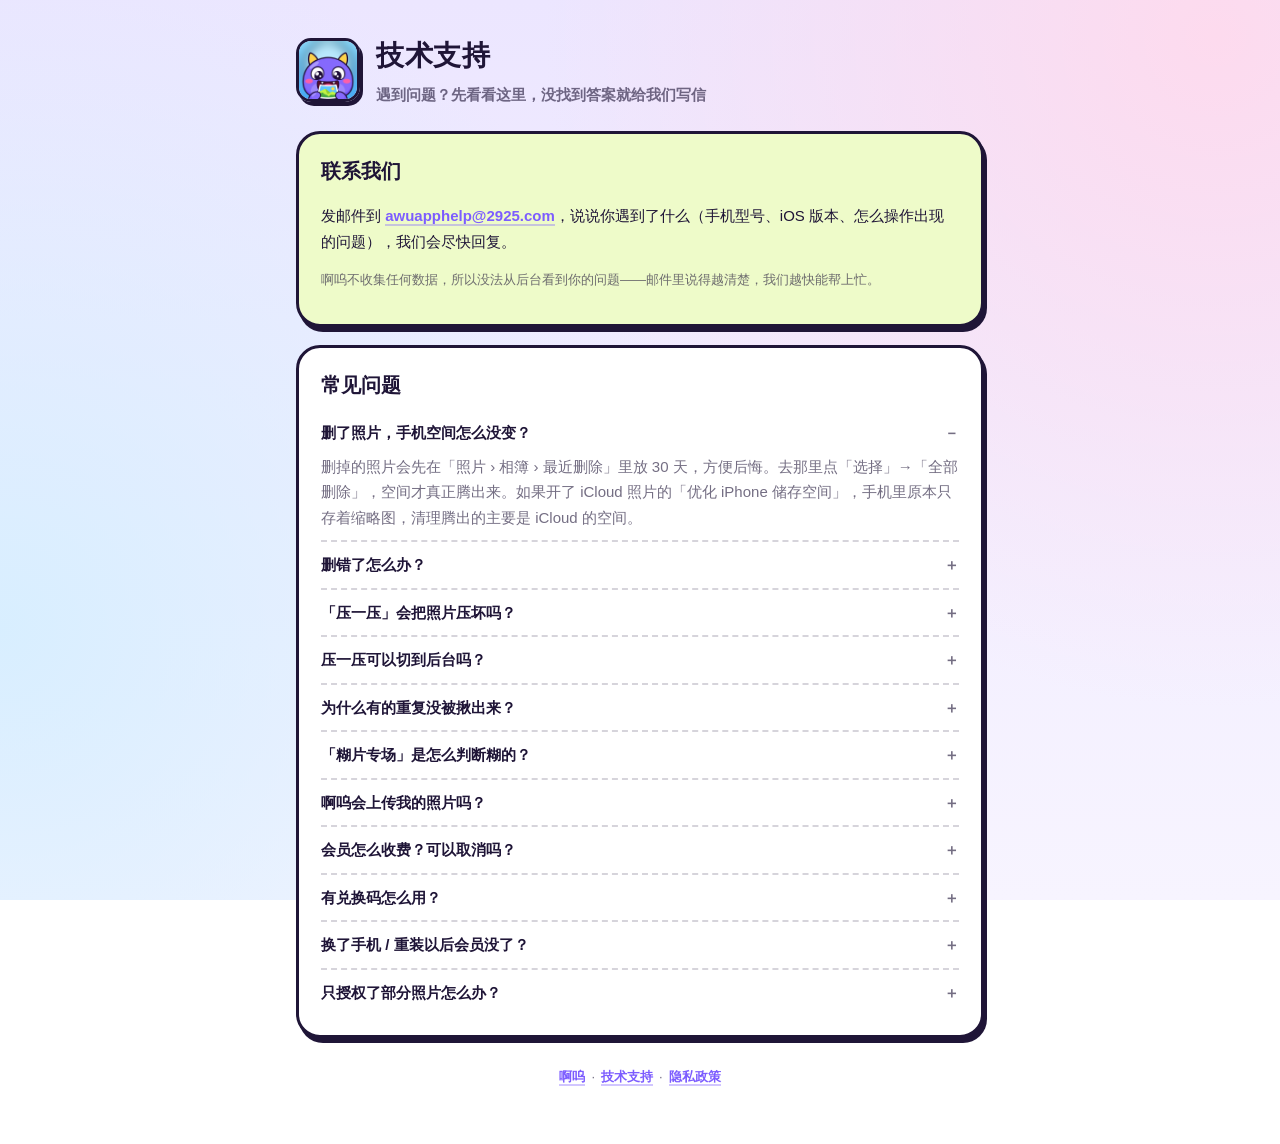
==== support.html @ a55baf9c "啊呜相册清理：官网、技术支持、隐私政策 Co-Authored-By: Claude Opus 5.5 <noreply@anthropic.com>" ====
<!doctype html>
<html lang="zh-CN">
<head>
<meta charset="utf-8">
<meta name="viewport" content="width=device-width, initial-scale=1">
<title>啊呜 · 技术支持</title>
<meta name="description" content="啊呜（相册清理 App）的常见问题和联系方式。">
<link rel="icon" href="assets/icon.png">
<link rel="stylesheet" href="style.css">
</head>
<body>
<main>
  <header class="hero">
    <img class="icon" src="assets/icon.png" alt="啊呜的图标">
    <div>
      <h1>技术支持</h1>
      <p>遇到问题？先看看这里，没找到答案就给我们写信</p>
    </div>
  </header>

  <div class="card tint-lime">
    <h2>联系我们</h2>
    <p>发邮件到 <a href="mailto:awuapphelp@2925.com?subject=%E5%95%8A%E5%91%9C%E5%8F%8D%E9%A6%88">awuapphelp@2925.com</a>，说说你遇到了什么（手机型号、iOS 版本、怎么操作出现的问题），我们会尽快回复。</p>
    <p class="muted small">啊呜不收集任何数据，所以没法从后台看到你的问题——邮件里说得越清楚，我们越快能帮上忙。</p>
  </div>

  <div class="card">
    <h2>常见问题</h2>
    <details open>
      <summary>删了照片，手机空间怎么没变？</summary>
      <p>删掉的照片会先在「照片 › 相簿 › 最近删除」里放 30 天，方便后悔。去那里点「选择」→「全部删除」，空间才真正腾出来。如果开了 iCloud 照片的「优化 iPhone 储存空间」，手机里原本只存着缩略图，清理腾出的主要是 iCloud 的空间。</p>
    </details>
    <details>
      <summary>删错了怎么办？</summary>
      <p>去「照片 › 相簿 › 最近删除」，30 天内都能恢复。啊呜每次删除前都会先让系统弹框确认。</p>
    </details>
    <details>
      <summary>「压一压」会把照片压坏吗？</summary>
      <p>视频转成更省地方的 HEVC，照片和截图转成 HEIC，在手机上看几乎没差别；压之前点缩略图能先看压缩前后对比。拍摄时间、地点、所在相簿都会照搬，实况照片压完还是实况。原件会放进「最近删除」，30 天内能找回。收藏的、编辑过的、人像、RAW、慢动作不会碰。</p>
    </details>
    <details>
      <summary>压一压可以切到后台吗？</summary>
      <p>可以。iOS 26 及以上切到别的 App 也会一直压，灵动岛和锁屏上能看到进度；更早的系统会先停下，回到啊呜接着压。压完要回到啊呜点一下「换成压缩版」，系统会弹框确认。</p>
    </details>
    <details>
      <summary>为什么有的重复没被揪出来？</summary>
      <p>啊呜宁可漏掉，也不乱删：只有和留下的那张“直接”很像的才会默认勾选。想多找一些，可以在「揪出重复」里把灵敏度调成「宽松」。点过「移除」的组不会再出现，可以在「设置」里「全部恢复」。</p>
    </details>
    <details>
      <summary>「糊片专场」是怎么判断糊的？</summary>
      <p>啊呜会看照片里最清楚的那一块：主体清楚、背景虚化的不算糊；整张都糊（手抖、没对上焦）才会被挑出来。截图和收藏的照片不会出现。</p>
    </details>
    <details>
      <summary>啊呜会上传我的照片吗？</summary>
      <p>不会。所有分析都在你的手机上完成，啊呜不联网，也不收集任何数据。详见 <a href="privacy.html">隐私政策</a>。</p>
    </details>
    <details>
      <summary>会员怎么收费？可以取消吗？</summary>
      <p>每个新用户免费送“吃掉 100 张、压一压 3 个”，用完再决定要不要开会员。终身会员一次付费、永久使用；年度会员到期自动续费，可以随时在「设置 › Apple 账户 › 订阅」里取消，当期结束前 24 小时内没取消会自动续订。</p>
    </details>
    <details>
      <summary>有兑换码怎么用？</summary>
      <p>打开啊呜，在「设置」的会员卡片或会员页点「兑换码」，输进去就行，兑换成功马上生效。也可以在 App Store 里点右上角的头像 ›「兑换充值卡或代码」。兑换码有有效期，过期就用不了了。</p>
    </details>
    <details>
      <summary>换了手机 / 重装以后会员没了？</summary>
      <p>打开啊呜的会员页或「设置」，点「恢复购买」，用买会员的那个 Apple 账户登录就能恢复。</p>
    </details>
    <details>
      <summary>只授权了部分照片怎么办？</summary>
      <p>啊呜只能看到你授权的那些照片。首页会提示，点「选更多」就能在系统里增加照片；也可以去「设置 › 啊呜 › 照片」改成「完全访问」。</p>
    </details>
  </div>

  <footer>
    <a href="index.html">啊呜</a>·<a href="support.html">技术支持</a>·<a href="privacy.html">隐私政策</a>
  </footer>
</main>
</body>
</html>
---- style.css ----
/* 啊呜的网页：和 App 一样的薰衣草底、粗描边卡片、硬投影。只用系统字体，不引用外部资源（国内也打得开） */
:root {
  --ink: #1F1537;
  --grape: #7C5CFF;
  --sunny: #FFD54A;
  --bubblegum: #FF5E9C;
  --lime: #C6F24E;
  --sky: #5CC8FF;
  --paper: #F7F4FF;
  --paper-top: #ECE6FF;
  --muted: rgba(31, 21, 55, 0.62);
}

* { box-sizing: border-box; }

html { -webkit-text-size-adjust: 100%; }

body {
  margin: 0;
  color: var(--ink);
  font-family: -apple-system, BlinkMacSystemFont, "PingFang SC", "Hiragino Sans GB", "Microsoft YaHei", "Noto Sans SC", sans-serif;
  line-height: 1.7;
  background:
    radial-gradient(circle at 95% 4%, rgba(255, 217, 236, 0.9), transparent 45%),
    radial-gradient(circle at 0% 70%, rgba(211, 238, 255, 0.85), transparent 50%),
    linear-gradient(180deg, var(--paper-top), var(--paper));
  background-attachment: fixed;
  min-height: 100vh;
}

main { max-width: 720px; margin: 0 auto; padding: 32px 16px 56px; }

header.hero { display: flex; align-items: center; gap: 16px; margin-bottom: 24px; }
header.hero img.icon { width: 64px; height: 64px; border-radius: 15px; border: 3px solid var(--ink); box-shadow: 3px 4px 0 var(--ink); }
header.hero h1 { margin: 0; font-size: 28px; font-weight: 900; letter-spacing: 0.5px; }
header.hero p { margin: 2px 0 0; color: var(--muted); font-weight: 600; }

.mascot { display: block; width: 168px; margin: 8px auto 4px; }

.card {
  background: #fff;
  border: 3px solid var(--ink);
  border-radius: 24px;
  box-shadow: 3px 5px 0 var(--ink);
  padding: 20px 22px;
  margin: 18px 0;
}

.card.tint-sunny { background: #FFF3C4; }
.card.tint-lime { background: #EEFBC9; }

h2 { font-size: 20px; font-weight: 900; margin: 0 0 8px; }
h3 { font-size: 16px; font-weight: 800; margin: 16px 0 4px; }
p, li { font-size: 15px; }
ul { padding-left: 1.2em; margin: 6px 0; }
li { margin: 4px 0; }
.muted { color: var(--muted); }
.small { font-size: 13px; }

.highlight {
  background: linear-gradient(transparent 58%, var(--sunny) 58%);
  padding: 0 2px;
}

a { color: var(--grape); font-weight: 700; text-decoration: none; border-bottom: 2px solid rgba(124, 92, 255, 0.35); }
a:hover { border-bottom-color: var(--grape); }

.button {
  display: inline-block;
  background: var(--sunny);
  color: var(--ink);
  border: 3px solid var(--ink);
  border-radius: 16px;
  box-shadow: 0 4px 0 var(--ink);
  padding: 10px 18px;
  font-weight: 900;
  margin: 6px 8px 6px 0;
}
.button:active { transform: translateY(3px); box-shadow: 0 1px 0 var(--ink); }
.button.white { background: #fff; }

details { border-top: 2px dashed rgba(31, 21, 55, 0.18); padding: 10px 0; }
details:first-of-type { border-top: none; }
summary { cursor: pointer; font-weight: 800; font-size: 15px; list-style: none; }
summary::-webkit-details-marker { display: none; }
summary::after { content: "＋"; float: right; color: var(--muted); }
details[open] summary::after { content: "－"; }
details p { margin: 8px 0 0; color: var(--muted); }

.chips { display: flex; flex-wrap: wrap; gap: 8px; margin: 10px 0 0; }
.chip { border: 2px solid var(--ink); border-radius: 999px; padding: 2px 12px; font-weight: 800; font-size: 13px; background: #fff; }
.chip.lime { background: var(--lime); }
.chip.sky { background: var(--sky); }
.chip.pink { background: var(--bubblegum); }

footer { text-align: center; color: var(--muted); font-size: 13px; margin-top: 28px; }
footer a { margin: 0 6px; }
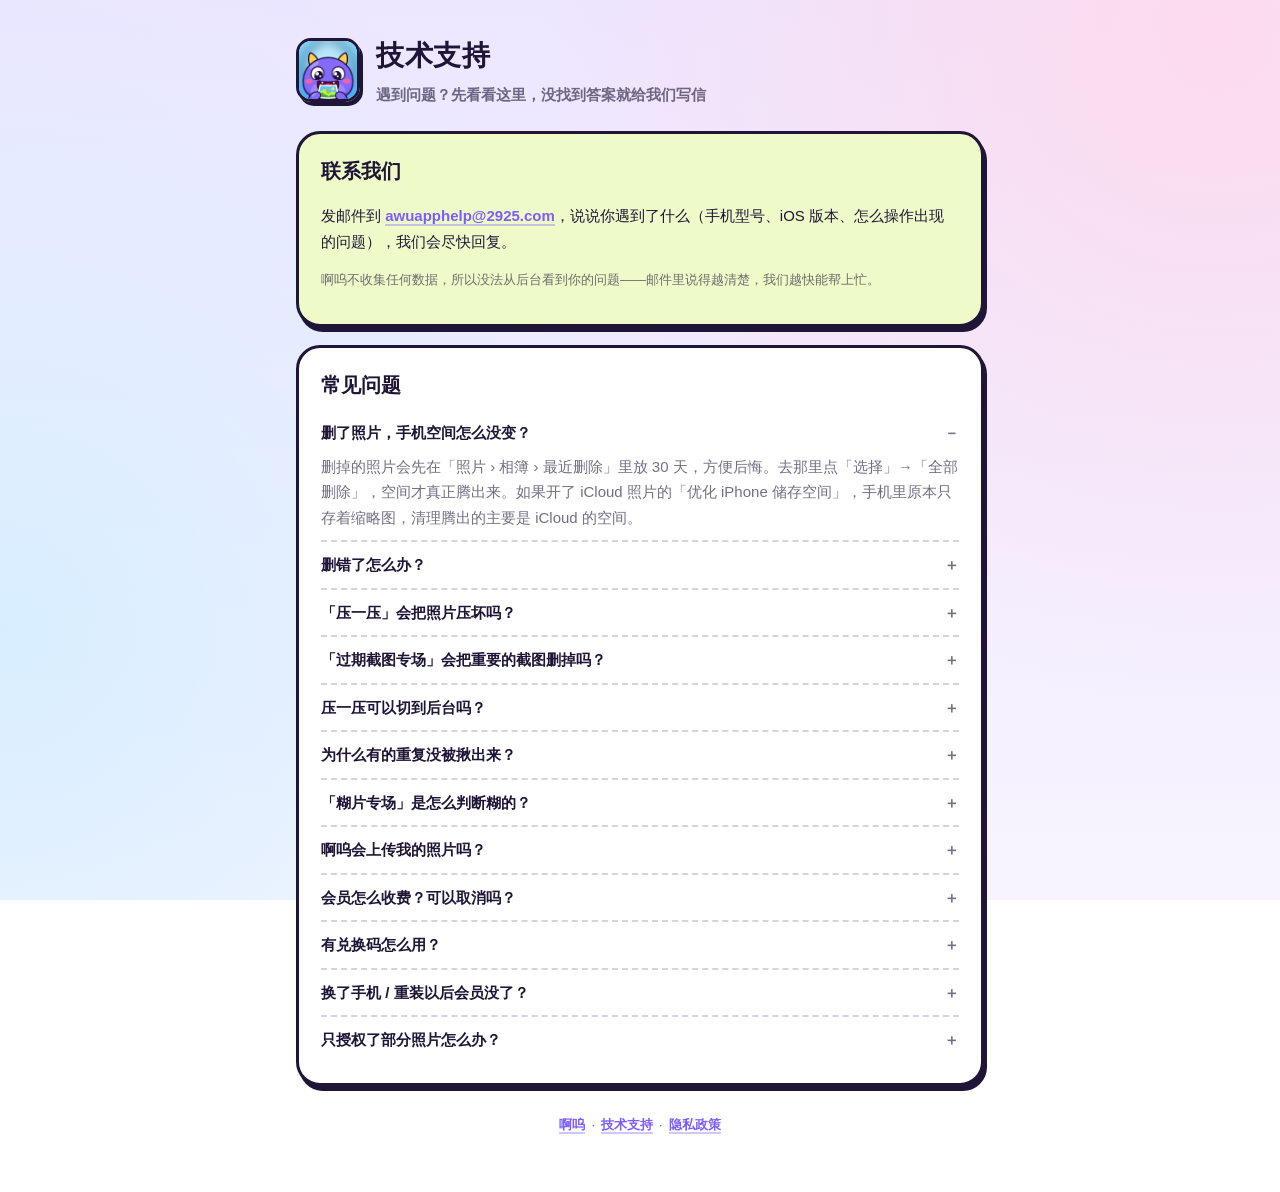
==== commit c34ef2a4: "隐私政策和客服页：加上过期截图专场、压一压保留的信息 Co-Authored-By: Claude Opus 5.5 <noreply@anthropic.com>" ====
--- a/support.html
+++ b/support.html
@@ -36,7 +36,11 @@
     </details>
     <details>
       <summary>「压一压」会把照片压坏吗？</summary>
-      <p>视频转成更省地方的 HEVC，照片和截图转成 HEIC，在手机上看几乎没差别；压之前点缩略图能先看压缩前后对比。拍摄时间、地点、所在相簿都会照搬，实况照片压完还是实况。原件会放进「最近删除」，30 天内能找回。收藏的、编辑过的、人像、RAW、慢动作不会碰。</p>
+      <p>视频转成更省地方的 HEVC，照片和截图转成 HEIC，在手机上看几乎没差别；压之前点缩略图能先看压缩前后对比。拍摄时间、地点、相机参数、文件名、所在相簿都会照搬，景深也留着（以后还能改成人像），实况照片压完还是实况。原件会放进「最近删除」，30 天内能找回。收藏的、编辑过的、人像、RAW、慢动作、连拍不会碰。</p>
+    </details>
+    <details>
+      <summary>「过期截图专场」会把重要的截图删掉吗？</summary>
+      <p>不会自己删。啊呜在手机上认出截图里的字，按取件码、验证码、付款记录、车票、打车、外卖、天气这些“清理词”分好类，一张张给你过，确认前还能捞回来。最近 3 天的先不动；证件、发票、病历这类重要的截图不会被列出来。认出来的字不保存、不上传。</p>
     </details>
     <details>
       <summary>压一压可以切到后台吗？</summary>
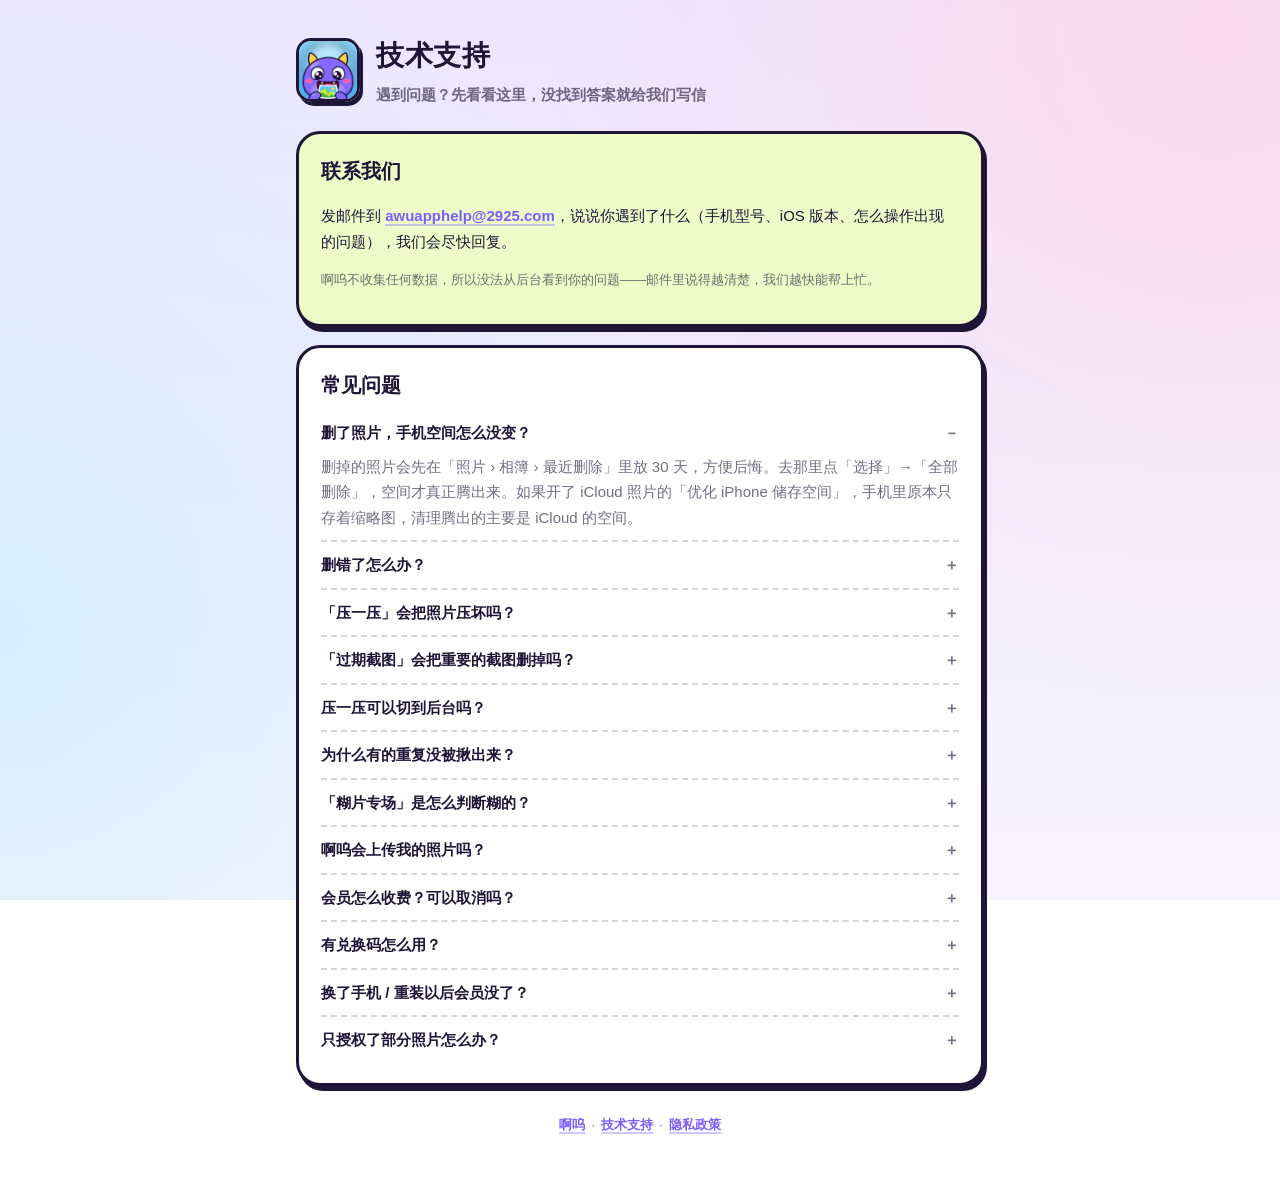
==== commit fba193ed: "过期截图改成首页独立功能：隐私政策和客服页同步改名、说明成批删 Co-Authored-By: Claude Opus 5.5 <noreply@anthropic.com>" ====
--- a/support.html
+++ b/support.html
@@ -39,8 +39,8 @@
       <p>视频转成更省地方的 HEVC，照片和截图转成 HEIC，在手机上看几乎没差别；压之前点缩略图能先看压缩前后对比。拍摄时间、地点、相机参数、文件名、所在相簿都会照搬，景深也留着（以后还能改成人像），实况照片压完还是实况。原件会放进「最近删除」，30 天内能找回。收藏的、编辑过的、人像、RAW、慢动作、连拍不会碰。</p>
     </details>
     <details>
-      <summary>「过期截图专场」会把重要的截图删掉吗？</summary>
-      <p>不会自己删。啊呜在手机上认出截图里的字，按取件码、验证码、付款记录、车票、打车、外卖、天气这些“清理词”分好类，一张张给你过，确认前还能捞回来。最近 3 天的先不动；证件、发票、病历这类重要的截图不会被列出来。认出来的字不保存、不上传。</p>
+      <summary>「过期截图」会把重要的截图删掉吗？</summary>
+      <p>不会自己删。啊呜在手机上认出截图里的字，按取件码、验证码、付款记录、车票、打车、外卖、天气这些“清理词”分好类，你可以整类勾选，也可以点进去一张张挑，确认后才删。最近 3 天的先不动；证件、发票、病历这类重要的截图不会被列出来。认出来的字不保存、不上传。</p>
     </details>
     <details>
       <summary>压一压可以切到后台吗？</summary>
